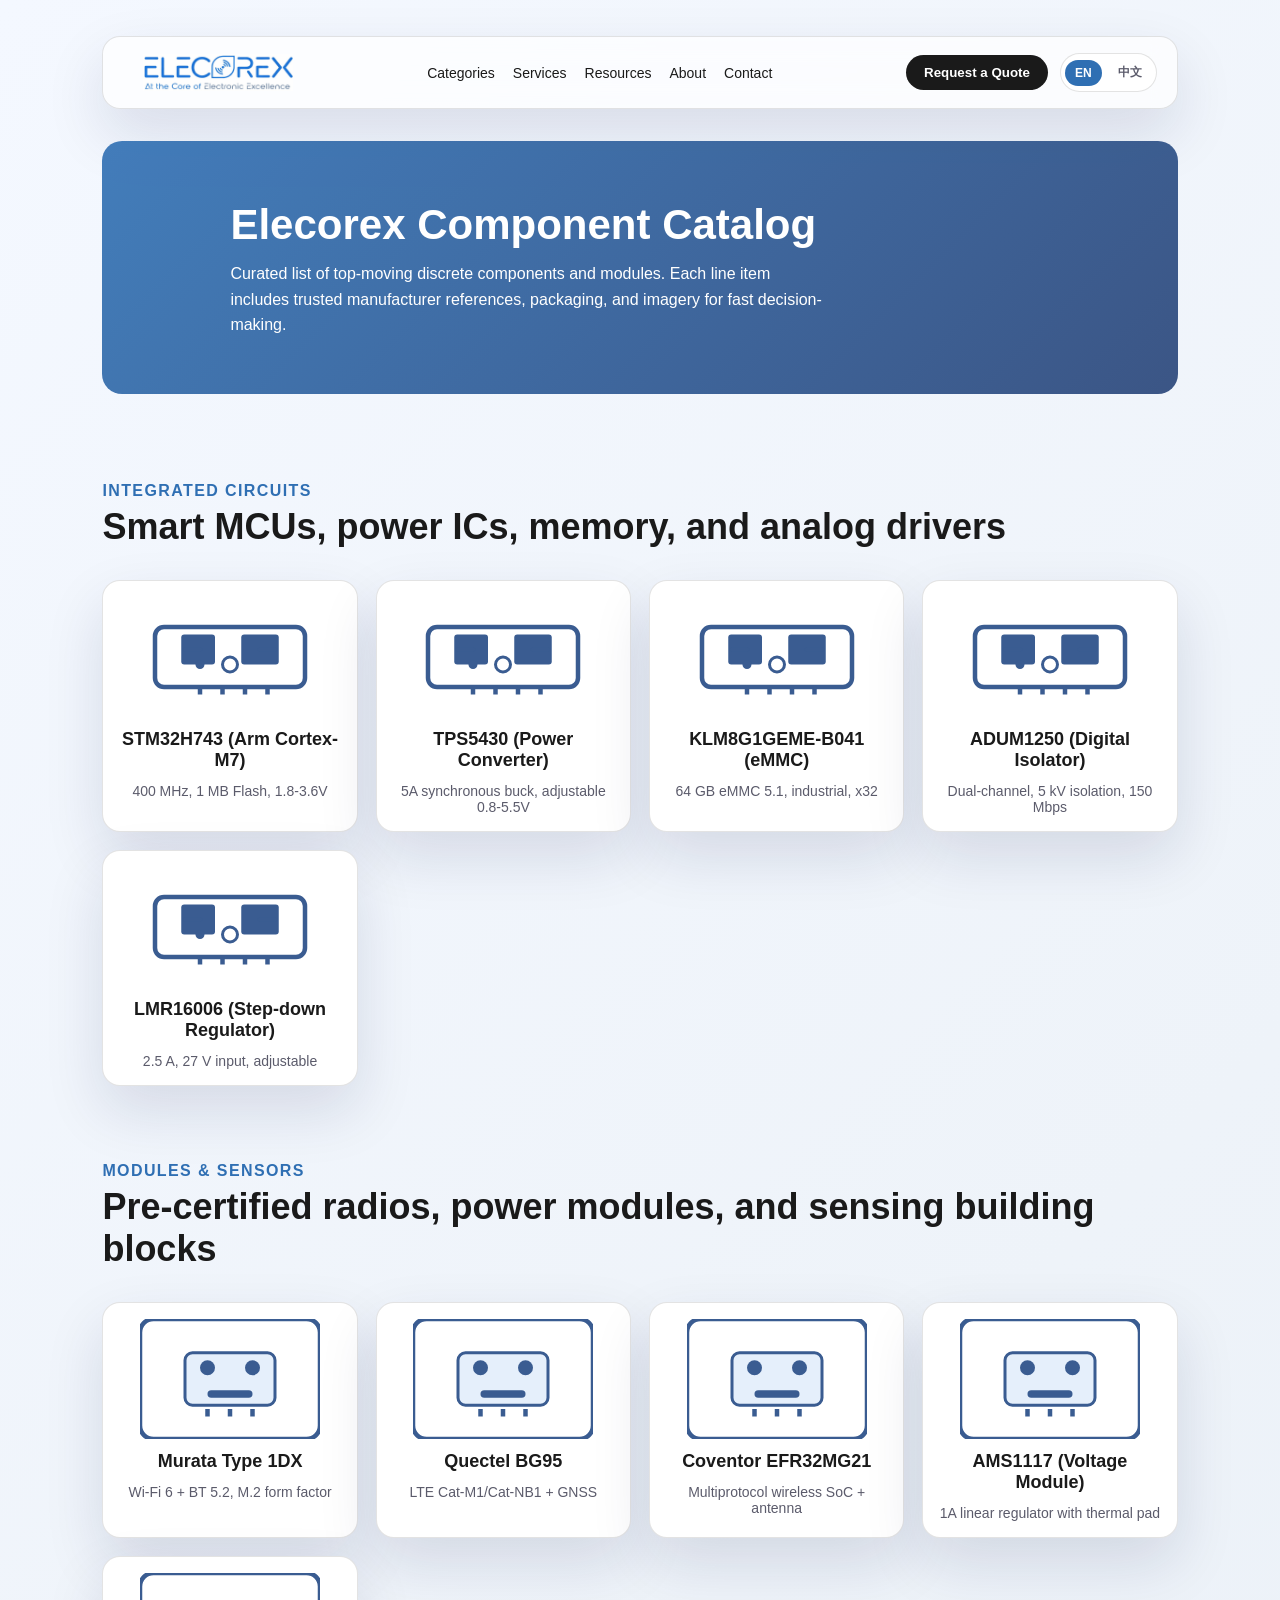
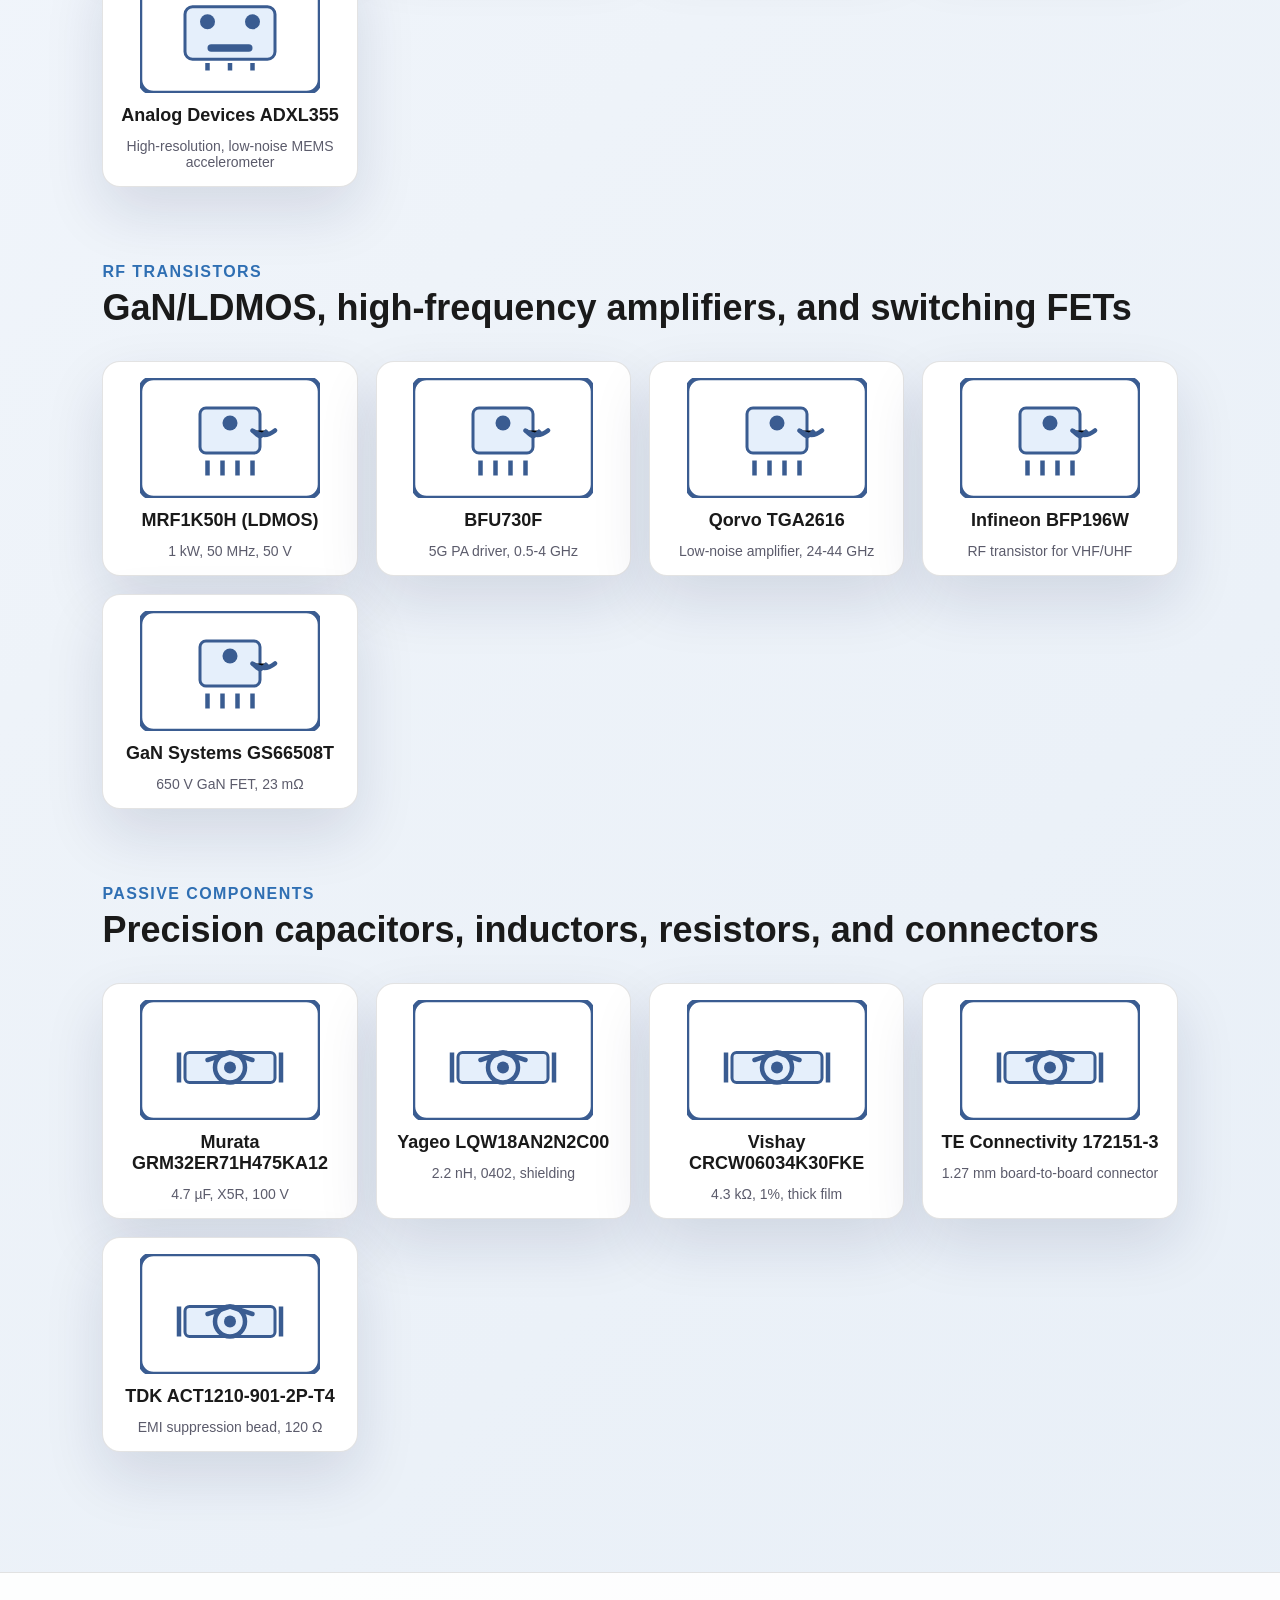
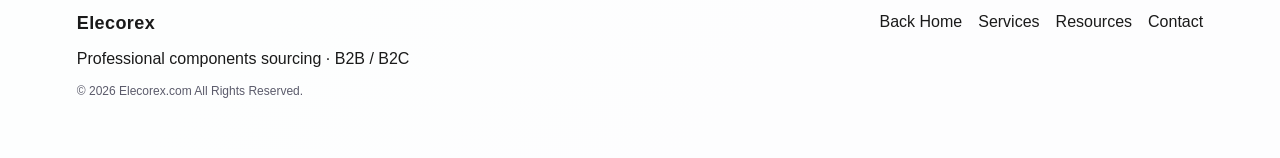
==== products.html @ 4241c90e "first commit" ====
<!doctype html>
<html lang="en">
  <head>
    <meta charset="utf-8" />
    <meta name="viewport" content="width=device-width, initial-scale=1" />
    <title>Elecorex Component Catalog</title>
    <meta
      name="description"
      content="Browse Elecorex wholesale catalog of ICs, modules, RF transistors, and passive components with curated specs."
    />
    <link rel="stylesheet" href="products.css" />
  </head>
  <body class="lang-en">
    <div class="page">
      <header class="hero" id="top">
        <nav class="nav">
          
            <a class="brand" href="index.html">
            <img class="brand-logo" src="assets/LOGO.png" alt="Elecorex logo" />
            </a>
            <!-- <div>
              <div class="brand-name">Elecorex</div>
              <div class="brand-sub">
                <span data-lang="en">Cross-border Components Trading Platform</span>
                <span data-lang="zh">电子元器件跨境贸易平台</span>
              </div>
            </div> -->
          
          <div class="nav-links">
             <a href="index.html#categories">
              <span data-lang="en">Categories</span>
              
            </a>
            
            <a href="index.html#services">
              <span data-lang="en">Services</span>
              
            </a>
           
            <a href="index.html#resources">
              <span data-lang="en">Resources</span>
              
            </a>
            <a href="index.html#about">
              <span data-lang="en">About</span>
              
            </a>
            <a href="index.html#contact">
              <span data-lang="en">Contact</span>
              
            </a>
          </div>
           <div class="nav-actions">
            <button class="nav-cta">
              <span data-lang="en">Request a Quote</span>
              <span data-lang="zh"></span>
            </button>
            <div class="lang-toggle" role="group" aria-label="Language">
              <button data-lang-switch="en" class="active">EN</button>
              <button data-lang-switch="zh">中文</button>
            </div>
          </div>
        </nav>

        <div class="hero-banner minimal">
          <div class="banner-text">
            <h1>Elecorex Component Catalog</h1>
            <p>
              Curated list of top-moving discrete components and modules. Each line item
              includes trusted manufacturer references, packaging, and imagery for fast decision-making.
            </p>
          </div>
        </div>
      </header>

      <main>
        <section class="product-section" id="ic">
          <div class="section-header">
            <div>
              <p>Integrated Circuits</p>
              <h2>Smart MCUs, power ICs, memory, and analog drivers</h2>
            </div>
          </div>
          <div class="product-grid">
            <article class="product-card">
              <img src="assets/ic.svg" alt="IC 1" />
              <h3>STM32H743 (Arm Cortex-M7)</h3>
              <p>400 MHz, 1 MB Flash, 1.8-3.6V</p>
            </article>
            <article class="product-card">
              <img src="assets/ic.svg" alt="IC 2" />
              <h3>TPS5430 (Power Converter)</h3>
              <p>5A synchronous buck, adjustable 0.8-5.5V</p>
            </article>
            <article class="product-card">
              <img src="assets/ic.svg" alt="IC 3" />
              <h3>KLM8G1GEME-B041 (eMMC)</h3>
              <p>64 GB eMMC 5.1, industrial, x32</p>
            </article>
            <article class="product-card">
              <img src="assets/ic.svg" alt="IC 4" />
              <h3>ADUM1250 (Digital Isolator)</h3>
              <p>Dual-channel, 5 kV isolation, 150 Mbps</p>
            </article>
            <article class="product-card">
              <img src="assets/ic.svg" alt="IC 5" />
              <h3>LMR16006 (Step-down Regulator)</h3>
              <p>2.5 A, 27 V input, adjustable</p>
            </article>
          </div>
        </section>

        <section class="product-section" id="modules">
          <div class="section-header">
            <div>
              <p>Modules & Sensors</p>
              <h2>Pre-certified radios, power modules, and sensing building blocks</h2>
            </div>
          </div>
          <div class="product-grid">
            <article class="product-card">
              <img src="assets/module.svg" alt="Module 1" />
              <h3>Murata Type 1DX</h3>
              <p>Wi-Fi 6 + BT 5.2, M.2 form factor</p>
            </article>
            <article class="product-card">
              <img src="assets/module.svg" alt="Module 2" />
              <h3>Quectel BG95</h3>
              <p>LTE Cat-M1/Cat-NB1 + GNSS</p>
            </article>
            <article class="product-card">
              <img src="assets/module.svg" alt="Module 3" />
              <h3>Coventor EFR32MG21</h3>
              <p>Multiprotocol wireless SoC + antenna</p>
            </article>
            <article class="product-card">
              <img src="assets/module.svg" alt="Module 4" />
              <h3>AMS1117 (Voltage Module)</h3>
              <p>1A linear regulator with thermal pad</p>
            </article>
            <article class="product-card">
              <img src="assets/module.svg" alt="Module 5" />
              <h3>Analog Devices ADXL355</h3>
              <p>High-resolution, low-noise MEMS accelerometer</p>
            </article>
          </div>
        </section>

        <section class="product-section" id="rf">
          <div class="section-header">
            <div>
              <p>RF Transistors</p>
              <h2>GaN/LDMOS, high-frequency amplifiers, and switching FETs</h2>
            </div>
          </div>
          <div class="product-grid">
            <article class="product-card">
              <img src="assets/rf.svg" alt="RF 1" />
              <h3>MRF1K50H (LDMOS)</h3>
              <p>1 kW, 50 MHz, 50 V</p>
            </article>
            <article class="product-card">
              <img src="assets/rf.svg" alt="RF 2" />
              <h3>BFU730F</h3>
              <p>5G PA driver, 0.5-4 GHz</p>
            </article>
            <article class="product-card">
              <img src="assets/rf.svg" alt="RF 3" />
              <h3>Qorvo TGA2616</h3>
              <p>Low-noise amplifier, 24-44 GHz</p>
            </article>
            <article class="product-card">
              <img src="assets/rf.svg" alt="RF 4" />
              <h3>Infineon BFP196W</h3>
              <p>RF transistor for VHF/UHF</p>
            </article>
            <article class="product-card">
              <img src="assets/rf.svg" alt="RF 5" />
              <h3>GaN Systems GS66508T</h3>
              <p>650 V GaN FET, 23 mΩ</p>
            </article>
          </div>
        </section>

        <section class="product-section" id="passive">
          <div class="section-header">
            <div>
              <p>Passive Components</p>
              <h2>Precision capacitors, inductors, resistors, and connectors</h2>
            </div>
          </div>
          <div class="product-grid">
            <article class="product-card">
              <img src="assets/passive.svg" alt="Passive 1" />
              <h3>Murata GRM32ER71H475KA12</h3>
              <p>4.7 µF, X5R, 100 V</p>
            </article>
            <article class="product-card">
              <img src="assets/passive.svg" alt="Passive 2" />
              <h3>Yageo LQW18AN2N2C00</h3>
              <p>2.2 nH, 0402, shielding</p>
            </article>
            <article class="product-card">
              <img src="assets/passive.svg" alt="Passive 3" />
              <h3>Vishay CRCW06034K30FKE</h3>
              <p>4.3 kΩ, 1%, thick film</p>
            </article>
            <article class="product-card">
              <img src="assets/passive.svg" alt="Passive 4" />
              <h3>TE Connectivity 172151-3</h3>
              <p>1.27 mm board-to-board connector</p>
            </article>
            <article class="product-card">
              <img src="assets/passive.svg" alt="Passive 5" />
              <h3>TDK ACT1210-901-2P-T4</h3>
              <p>EMI suppression bead, 120 Ω</p>
            </article>
          </div>
        </section>
      </main>

      <footer class="footer">
        <div>
          <div class="brand-name">Elecorex</div>
          <p>
            <span data-lang="en">Professional components sourcing · B2B / B2C</span>
          </p>
          <p class="footer-copy">© 2026 Elecorex.com All Rights Reserved.</p>
        </div>
        <div class="footer-links">
            <a href="index.html#top">Back Home</a>
          <a href="index.html#services">Services</a>
          <a href="index.html#resources">Resources</a>
          <a href="index.html#contact">Contact</a>
        </div>
      </footer>
    </div>

    <script src="script.js"></script>
  </body>
</html>
---- products.css ----
@import url("https://fonts.googleapis.com/css2?family=Space+Grotesk:wght@400;500;600;700&family=Source+Han+Sans+CN:wght@400;500;600;700&display=swap");

:root {
  color-scheme: light;
  --bg: linear-gradient(135deg, #f4f8ff 0%, #eef3f9 50%, #e8eff7 100%);
  --card: #ffffff;
  --ink: #1a1a1a;
  --muted: #5b5b6b;
  --accent: #2f6fb3;
  --stroke: rgba(26, 26, 26, 0.12);
  --shadow: 0 25px 60px rgba(19, 28, 73, 0.12);
}

* {
  box-sizing: border-box;
}

body {
  font-family: 'Arial', "Helvetica YaHei", 'sans-serif';
  margin: 0;
  background: var(--bg);
  color: var(--ink);
  -webkit-font-smoothing: antialiased;
}

.page {
  min-height: 100vh;
  display: flex;
  flex-direction: column;
}

.hero {
  padding: 36px 8vw 0px;
  position: relative;
  z-index: 1;
}

.hero h1 {
  font-size: clamp(32px, 4vw, 54px);
  line-height: 1.15;
  margin-bottom: 20px;
}

.hero h1 span {
  display: block;
  color: rgba(255, 255, 255, 0.85);
}

.hero h1 span[data-lang="en"]:first-child,
.hero h1 span[data-lang="zh"]:first-child {
  color: rgba(255, 255, 255, 0.85);
}

.hero-desc {
  color: var(--muted);
  max-width: 540px;
  margin-bottom: 30px;
}

.hero-actions {
  display: flex;
  gap: 16px;
  margin-bottom: 30px;
}

.nav {
  display: flex;
  align-items: center;
  justify-content: space-between;
  gap: 24px;
  padding: 16px 20px;
  background: rgba(255, 255, 255, 0.7);
  border: 1px solid var(--stroke);
  border-radius: 18px;
  backdrop-filter: blur(12px);
  box-shadow: var(--shadow);
  flex-wrap: wrap;
}

.nav-actions {
  display: flex;
  align-items: center;
  gap: 12px;
}

.brand {
  display: flex;
  align-items: center;
  gap: 14px;
  margin-left: 20px;
}

.brand-logo {
  width: 150px;
  height: auto;
  display: block;
  object-fit: contain;
}

.brand-name {
  font-weight: 700;
  font-size: 18px;
  letter-spacing: 0.4px;
}

.brand-sub {
  font-size: 12px;
  color: var(--muted);
}

.nav-links {
  display: flex;
  gap: 18px;
  flex-wrap: wrap;
}

.nav a {
  text-decoration: none;
  color: var(--ink);
  font-size: 14px;
  position: relative;
}

.nav a::after {
  content: "";
  position: absolute;
  left: 0;
  bottom: -6px;
  width: 0;
  height: 2px;
  background: var(--accent);
  transition: width 0.3s ease;
}

.nav a:hover::after {
  width: 100%;
}

.nav-cta {
  background: var(--ink);
  color: #fff;
  border: none;
  border-radius: 999px;
  padding: 10px 18px;
  font-weight: 600;
  cursor: pointer;
}


.lang-toggle {
  display: flex;
  align-items: center;
  gap: 6px;
  background: rgba(255, 255, 255, 0.8);
  border: 1px solid var(--stroke);
  border-radius: 999px;
  padding: 4px;
}

.lang-toggle button {
  border: none;
  background: transparent;
  padding: 6px 10px;
  border-radius: 999px;
  font-size: 12px;
  font-weight: 600;
  color: var(--muted);
  cursor: pointer;
}

.lang-toggle button.active {
  background: var(--accent);
  color: #fff;
}

.hero-banner {
  padding: 60px 10vw 40px;
  background: linear-gradient(135deg, rgba(47, 111, 179, 0.9), rgba(39, 68, 120, 0.9));
  color: #fff;
  border-radius: 20px;
  margin: 32px  0;
  position: relative;
}

.hero-banner.minimal {
  border: none;
  box-shadow: none;
}

.hero-banner h1 {
  margin: 0;
  font-size: clamp(28px, 4vw, 42px);
}

.hero-banner p {
  max-width: 600px;
  margin-top: 12px;
  line-height: 1.6;
}

main {
  flex: 1;
  padding: 40px 8vw 60px;
}

.product-section {
  margin-bottom: 60px;
}

.section-header {
  display: flex;
  justify-content: space-between;
  margin-bottom: 32px;
  flex-wrap: wrap;
  gap: 12px;
}

.section-header p {
  text-transform: uppercase;
  letter-spacing: 1.4px;
  color: var(--accent);
  font-weight: 600;
  margin-bottom: 6px;
}

.section-header h2 {
  margin: 0;
  font-size: clamp(26px, 3vw, 36px);
}


.product-grid {
  display: grid;
  grid-template-columns: repeat(auto-fit, minmax(220px, 1fr));
  gap: 18px;
}

.product-card {
  background: var(--card);
  border: 1px solid var(--stroke);
  border-radius: 18px;
  padding: 16px;
  text-align: center;
  display: flex;
  flex-direction: column;
  gap: 12px;
  box-shadow: var(--shadow);
}

.product-card img {
  width: 100%;
  height: 120px;
  object-fit: contain;
}

.product-card h3 {
  margin: 0;
  font-size: 18px;
}

.product-card p {
  margin: 0;
  color: var(--muted);
  font-size: 14px;
}

.card-media img {
  width: 100%;
  max-width: 160px;
  height: 120px;
}

.footer {
  padding: 40px 6vw 60px;
  display: flex;
  justify-content: space-between;
  gap: 16px;
  background: rgba(255, 255, 255, 0.9);
  border-top: 1px solid var(--stroke);
  align-items: flex-start;
}

.footer-links {
  display: flex;
  gap: 16px;
}

.footer-links a {
  color: var(--ink);
  text-decoration: none;
  font-weight: 500;
}

.footer-copy {
  margin: 8px 0 0;
  font-size: 12px;
  color: var(--muted);
}

@media (max-width: 980px) {
  .nav {
    flex-direction: column;
    align-items: flex-start;
  }

  .nav-actions {
    width: 100%;
    flex-wrap: wrap;
    justify-content: space-between;
  }

  .nav-links {
    gap: 12px;
  }
}

@media (max-width: 720px) {
  .nav {
    gap: 12px;
  }

  .nav-links,
  .nav-actions {
    width: 100%;
    justify-content: space-between;
  }

  .footer {
    flex-direction: column;
  }
}
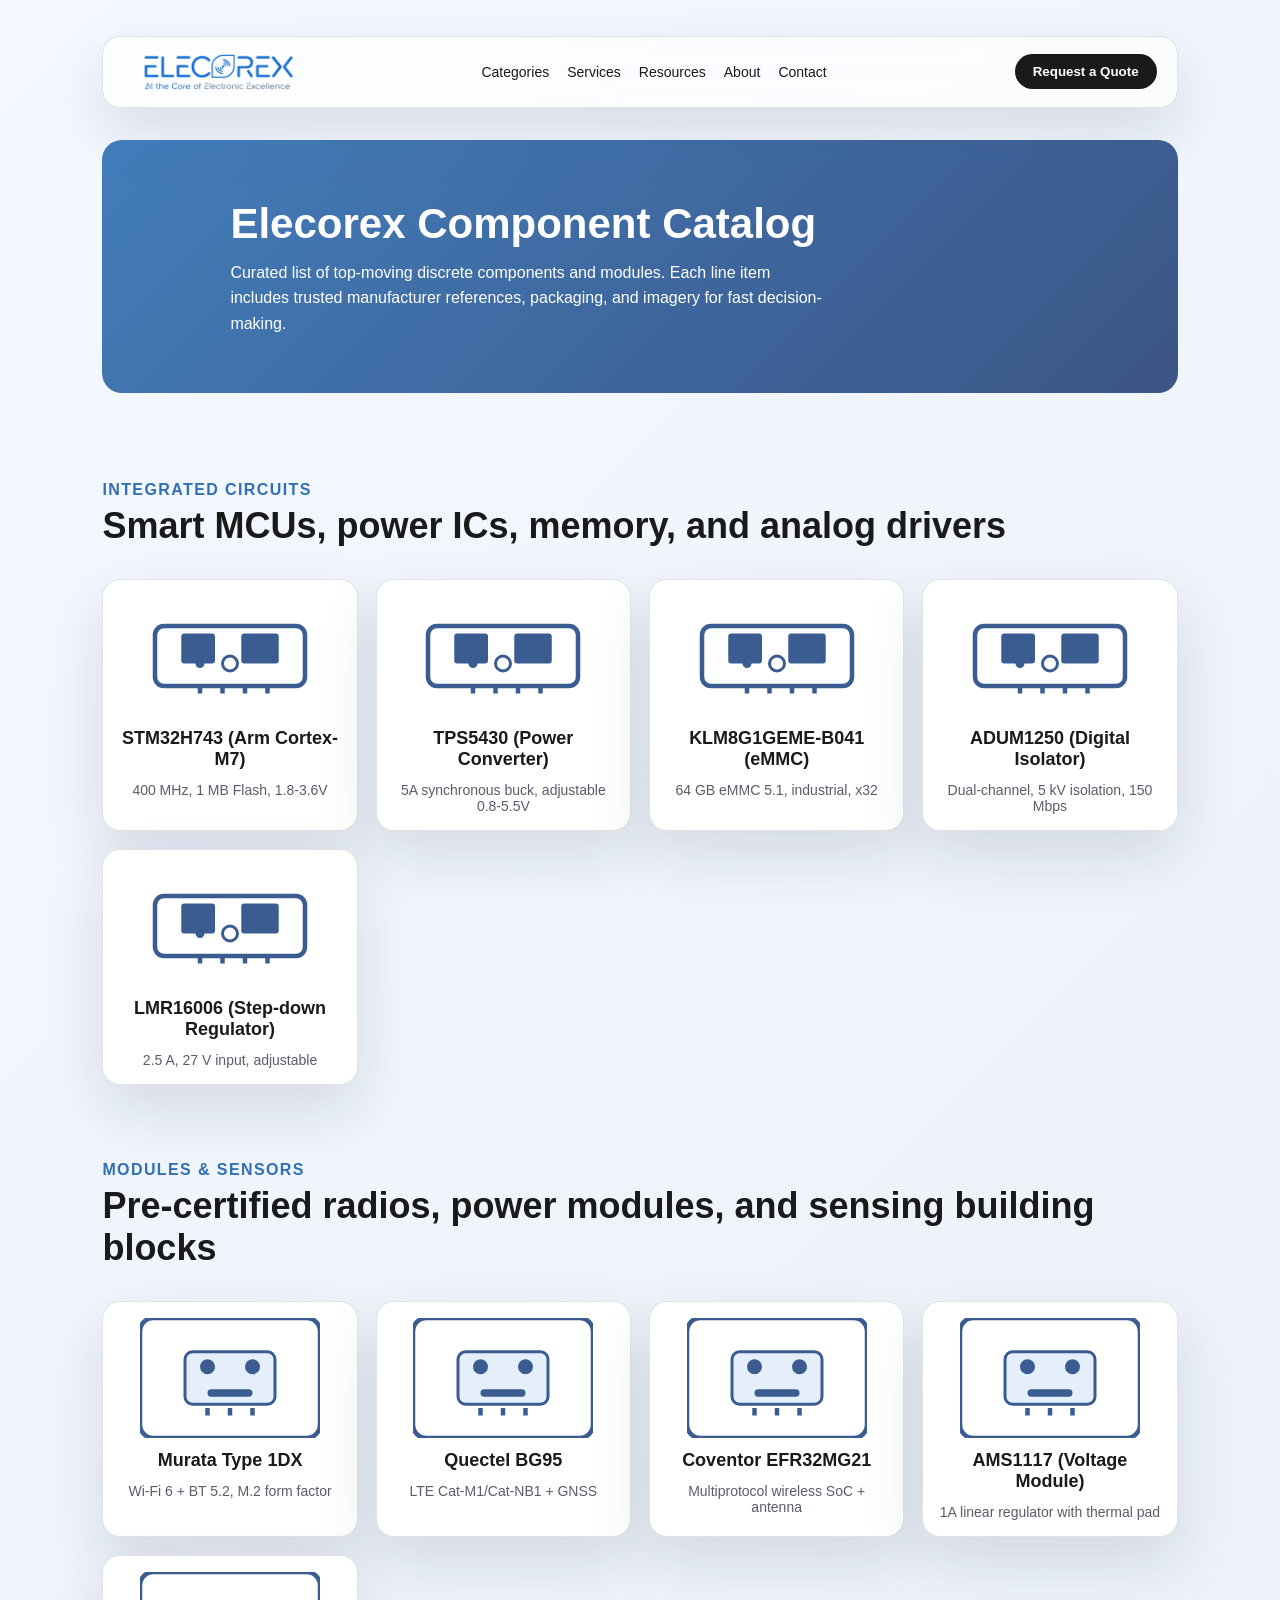
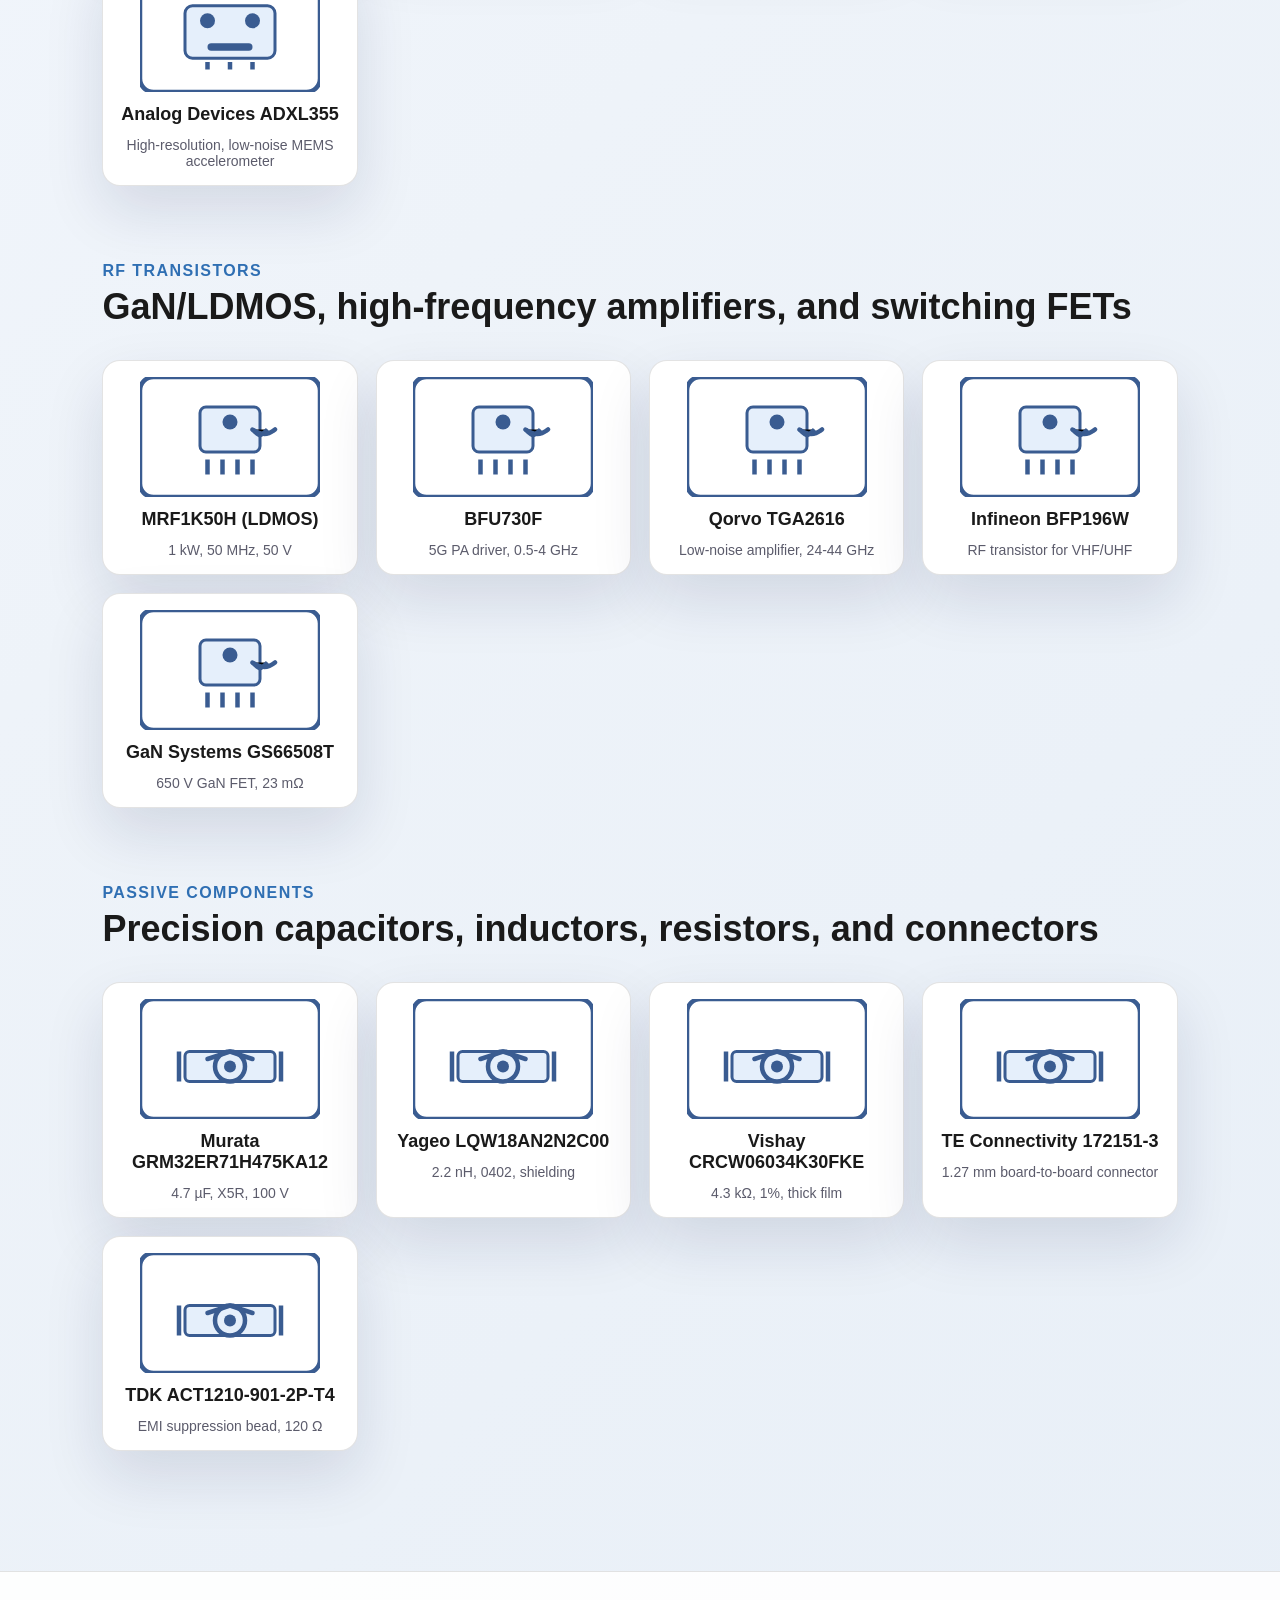
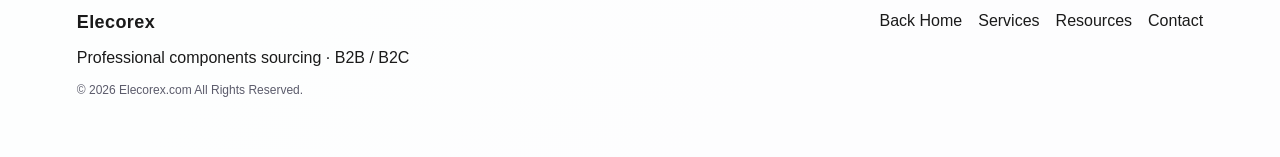
==== commit a479c695: "feate: add inquiry" ====
--- a/products.html
+++ b/products.html
@@ -10,55 +10,22 @@
     />
     <link rel="stylesheet" href="products.css" />
   </head>
-  <body class="lang-en">
+  <body>
     <div class="page">
       <header class="hero" id="top">
         <nav class="nav">
-          
-            <a class="brand" href="index.html">
+          <a class="brand" href="index.html">
             <img class="brand-logo" src="assets/LOGO.png" alt="Elecorex logo" />
-            </a>
-            <!-- <div>
-              <div class="brand-name">Elecorex</div>
-              <div class="brand-sub">
-                <span data-lang="en">Cross-border Components Trading Platform</span>
-                <span data-lang="zh">电子元器件跨境贸易平台</span>
-              </div>
-            </div> -->
-          
+          </a>
           <div class="nav-links">
-             <a href="index.html#categories">
-              <span data-lang="en">Categories</span>
-              
-            </a>
-            
-            <a href="index.html#services">
-              <span data-lang="en">Services</span>
-              
-            </a>
-           
-            <a href="index.html#resources">
-              <span data-lang="en">Resources</span>
-              
-            </a>
-            <a href="index.html#about">
-              <span data-lang="en">About</span>
-              
-            </a>
-            <a href="index.html#contact">
-              <span data-lang="en">Contact</span>
-              
-            </a>
-          </div>
-           <div class="nav-actions">
-            <button class="nav-cta">
-              <span data-lang="en">Request a Quote</span>
-              <span data-lang="zh"></span>
-            </button>
-            <div class="lang-toggle" role="group" aria-label="Language">
-              <button data-lang-switch="en" class="active">EN</button>
-              <button data-lang-switch="zh">中文</button>
-            </div>
+            <a href="index.html#categories">Categories</a>
+            <a href="index.html#services">Services</a>
+            <a href="index.html#resources">Resources</a>
+            <a href="index.html#about">About</a>
+            <a href="index.html#contact">Contact</a>
+          </div>
+          <div class="nav-actions">
+            <button class="nav-cta">Request a Quote</button>
           </div>
         </nav>
 
@@ -67,7 +34,8 @@
             <h1>Elecorex Component Catalog</h1>
             <p>
               Curated list of top-moving discrete components and modules. Each line item
-              includes trusted manufacturer references, packaging, and imagery for fast decision-making.
+              includes trusted manufacturer references, packaging, and imagery for fast
+              decision-making.
             </p>
           </div>
         </div>
@@ -222,18 +190,17 @@
       <footer class="footer">
         <div>
           <div class="brand-name">Elecorex</div>
-          <p>
-            <span data-lang="en">Professional components sourcing · B2B / B2C</span>
-          </p>
+          <p>Professional components sourcing · B2B / B2C</p>
           <p class="footer-copy">© 2026 Elecorex.com All Rights Reserved.</p>
         </div>
         <div class="footer-links">
-            <a href="index.html#top">Back Home</a>
+          <a href="index.html#top">Back Home</a>
           <a href="index.html#services">Services</a>
           <a href="index.html#resources">Resources</a>
           <a href="index.html#contact">Contact</a>
         </div>
       </footer>
+      <button class="scroll-top" aria-label="Back to top"></button>
     </div>
 
     <script src="script.js"></script>
--- a/products.css
+++ b/products.css
@@ -1,4 +1,4 @@
-@import url("https://fonts.googleapis.com/css2?family=Space+Grotesk:wght@400;500;600;700&family=Source+Han+Sans+CN:wght@400;500;600;700&display=swap");
+@import url("https://fonts.googleapis.com/css2?family=Space+Grotesk:wght@400;500;600;700&display=swap");
 
 :root {
   color-scheme: light;
@@ -7,6 +7,7 @@
   --ink: #1a1a1a;
   --muted: #5b5b6b;
   --accent: #2f6fb3;
+  --accent-strong: #1f4c7a;
   --stroke: rgba(26, 26, 26, 0.12);
   --shadow: 0 25px 60px rgba(19, 28, 73, 0.12);
 }
@@ -16,7 +17,7 @@
 }
 
 body {
-  font-family: 'Arial', "Helvetica YaHei", 'sans-serif';
+  font-family: "Arial", sans-serif;
   margin: 0;
   background: var(--bg);
   color: var(--ink);
@@ -43,11 +44,6 @@
 
 .hero h1 span {
   display: block;
-  color: rgba(255, 255, 255, 0.85);
-}
-
-.hero h1 span[data-lang="en"]:first-child,
-.hero h1 span[data-lang="zh"]:first-child {
   color: rgba(255, 255, 255, 0.85);
 }
 
@@ -137,6 +133,10 @@
 }
 
 .nav-cta {
+  display: inline-flex;
+  align-items: center;
+  justify-content: center;
+  text-decoration: none;
   background: var(--ink);
   color: #fff;
   border: none;
@@ -144,33 +144,67 @@
   padding: 10px 18px;
   font-weight: 600;
   cursor: pointer;
-}
-
-
-.lang-toggle {
-  display: flex;
-  align-items: center;
-  gap: 6px;
-  background: rgba(255, 255, 255, 0.8);
-  border: 1px solid var(--stroke);
-  border-radius: 999px;
-  padding: 4px;
-}
-
-.lang-toggle button {
+  transition: background 0.25s ease, transform 0.2s ease, box-shadow 0.25s ease;
+}
+
+.nav-cta::after {
+  display: none;
+}
+
+.nav-cta:hover,
+.nav-cta:focus-visible {
+  background: var(--accent-strong);
+  box-shadow: 0 10px 22px rgba(31, 76, 122, 0.18);
+  transform: translateY(-1px);
+}
+
+.nav-cta:focus-visible {
+  outline: 3px solid rgba(47, 111, 179, 0.35);
+  outline-offset: 3px;
+}
+
+.scroll-top {
+  position: fixed;
+  right: 22px;
+  bottom: 22px;
+  width: 46px;
+  height: 46px;
   border: none;
-  background: transparent;
-  padding: 6px 10px;
-  border-radius: 999px;
-  font-size: 12px;
-  font-weight: 600;
-  color: var(--muted);
+  border-radius: 50%;
+  background: var(--ink);
+  color: #fff;
+  display: inline-flex;
+  align-items: center;
+  justify-content: center;
+  font-size: 20px;
   cursor: pointer;
-}
-
-.lang-toggle button.active {
-  background: var(--accent);
-  color: #fff;
+  box-shadow: 0 18px 38px rgba(26, 26, 26, 0.2);
+  opacity: 0;
+  visibility: hidden;
+  transform: translateY(12px);
+  transition: opacity 0.25s ease, transform 0.2s ease, background 0.25s ease;
+  z-index: 1000;
+}
+
+.scroll-top::before {
+  content: "↑";
+  line-height: 1;
+}
+
+.scroll-top.show {
+  opacity: 1;
+  visibility: visible;
+  transform: translateY(0);
+}
+
+.scroll-top:hover,
+.scroll-top:focus-visible {
+  background: var(--accent-strong);
+}
+
+.scroll-top:focus-visible {
+  outline: 3px solid rgba(47, 111, 179, 0.35);
+  outline-offset: 4px;
 }
 
 .hero-banner {
@@ -178,7 +212,7 @@
   background: linear-gradient(135deg, rgba(47, 111, 179, 0.9), rgba(39, 68, 120, 0.9));
   color: #fff;
   border-radius: 20px;
-  margin: 32px  0;
+  margin: 32px 0;
   position: relative;
 }
 
@@ -228,7 +262,6 @@
   font-size: clamp(26px, 3vw, 36px);
 }
 
-
 .product-grid {
   display: grid;
   grid-template-columns: repeat(auto-fit, minmax(220px, 1fr));
